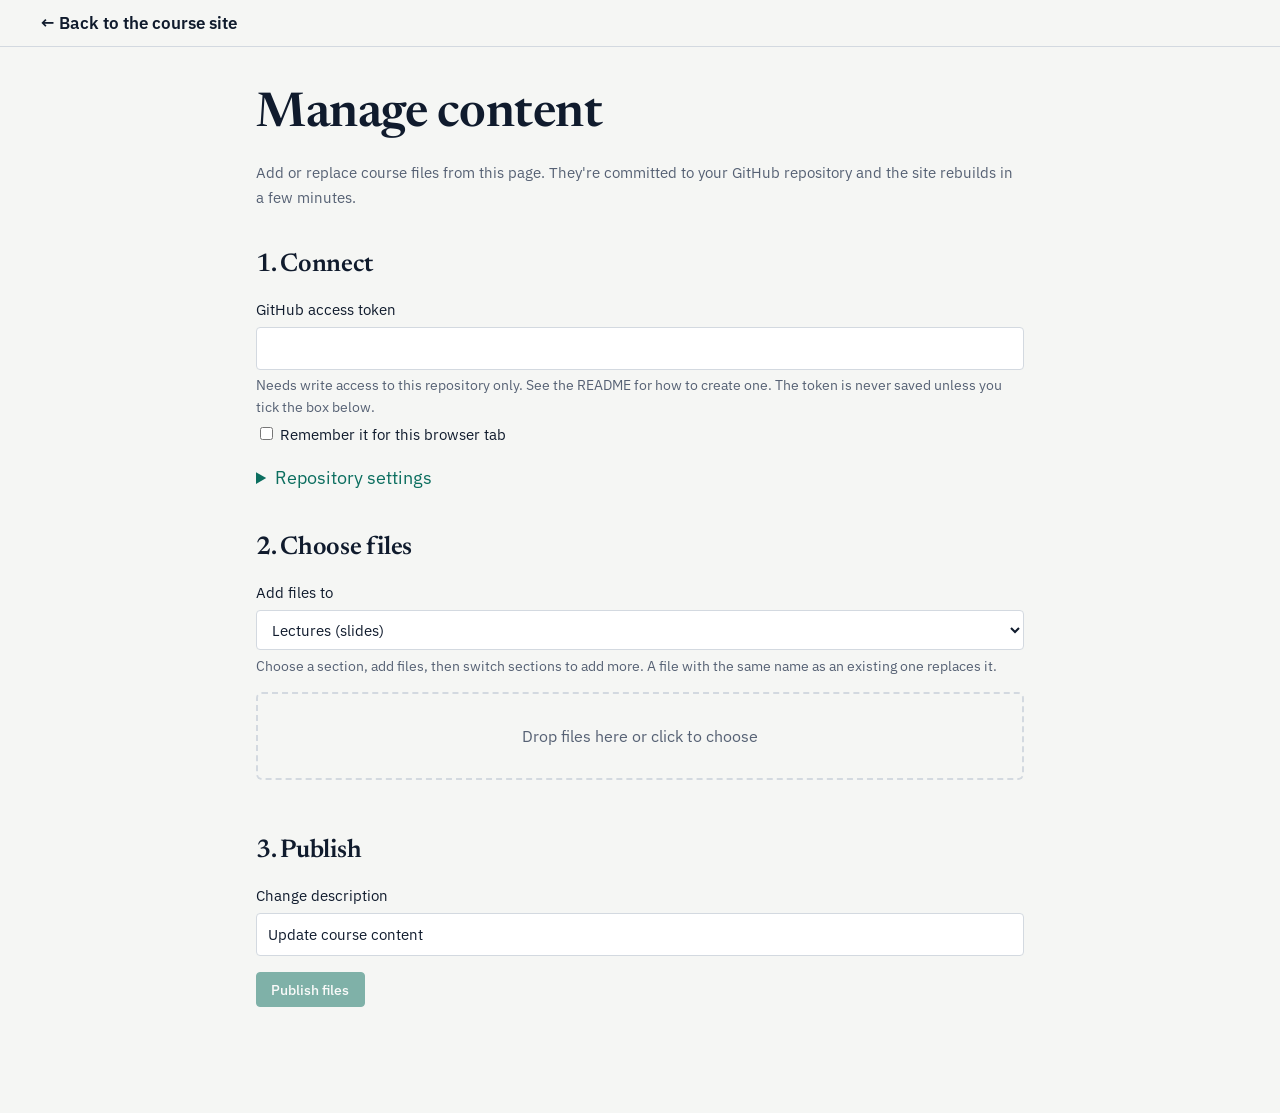
==== finance-course/site-template/admin.html @ cc1dd4a1 "manage content added" ====
<!doctype html>
<html lang="en">
<head>
<meta charset="utf-8">
<meta name="viewport" content="width=device-width, initial-scale=1">
<meta name="robots" content="noindex">
<title>Manage content</title>
<link rel="preconnect" href="https://fonts.googleapis.com">
<link rel="preconnect" href="https://fonts.gstatic.com" crossorigin>
<link href="https://fonts.googleapis.com/css2?family=IBM+Plex+Sans:wght@400;500;600&family=Newsreader:ital,opsz,wght@0,6..72,400;0,6..72,600;1,6..72,400&display=swap" rel="stylesheet">
<link rel="stylesheet" href="style.css">
<style>
  .field { display: grid; gap: .3rem; margin: 1rem 0; font-family: var(--sans); font-size: .95rem; }
  .field input[type=text], .field input[type=password], .field select { font: inherit; padding: .5rem .7rem; border: 1px solid var(--rule); border-radius: 4px; background: var(--surface); color: var(--ink); width: 100%; }
  .field small, .hint { color: var(--muted); font: .9rem/1.5 var(--sans); }
  .grid2 { display: grid; grid-template-columns: 1fr 1fr; gap: 1rem; }
  .drop { display: block; border: 2px dashed var(--rule); border-radius: 6px; padding: 2rem 1rem; text-align: center; font: 1rem var(--sans); color: var(--muted); cursor: pointer; }
  .drop.over, .drop:focus-within { border-color: var(--accent); color: var(--ink); }
  .drop input { position: absolute; opacity: 0; width: 1px; height: 1px; }
  .queue { width: 100%; border-collapse: collapse; font: .92rem var(--sans); margin: 1rem 0; }
  .queue td { padding: .5rem .5rem .5rem 0; border-bottom: 1px solid var(--rule); vertical-align: top; word-break: break-all; }
  .queue .sz { white-space: nowrap; color: var(--muted); font-variant-numeric: tabular-nums; }
  .queue button { font: inherit; border: none; background: none; color: var(--accent); text-decoration: underline; cursor: pointer; }
  #log { font: .92rem/1.6 var(--sans); min-height: 1.6rem; } #log .err { color: #b3261e; } @media (prefers-color-scheme: dark) { #log .err { color: #ff8a80; } }
  button.btn { cursor: pointer; } button.btn:disabled { opacity: .5; cursor: not-allowed; }
  details.set { margin: 1rem 0; font-family: var(--sans); } details.set summary { cursor: pointer; color: var(--accent); }
  @media (max-width: 40rem) { .grid2 { grid-template-columns: 1fr; } }
</style>
</head>
<body>
<header class="top"><a class="brand" href="./">← Back to the course site</a></header>
<main>
  <h1>Manage content</h1>
  <p class="sub">Add or replace course files from this page. They're committed to your GitHub repository and the site rebuilds in a few minutes.</p>

  <h2>1. Connect</h2>
  <div class="field">
    <label for="token">GitHub access token</label>
    <input id="token" type="password" autocomplete="off" spellcheck="false">
    <small>Needs write access to this repository only. See the README for how to create one. The token is never saved unless you tick the box below.</small>
    <label><input id="remember" type="checkbox"> Remember it for this browser tab</label>
  </div>
  <details class="set"><summary>Repository settings</summary>
    <div class="grid2">
      <div class="field"><label for="owner">Owner</label><input id="owner" type="text"></div>
      <div class="field"><label for="repo">Repository</label><input id="repo" type="text"></div>
      <div class="field"><label for="branch">Branch</label><input id="branch" type="text" value="main"></div>
      <div class="field"><label for="cpath">Content folder in the repo</label><input id="cpath" type="text" value="content"></div>
    </div>
  </details>

  <h2>2. Choose files</h2>
  <div class="field">
    <label for="section">Add files to</label>
    <select id="section">
      <option value="lectures">Lectures (slides)</option>
      <option value="practice">Practice questions</option>
      <option value="exams">Past exams and solutions</option>
      <option value="course">Syllabus and course documents</option>
      <option value="resources">Resources</option>
    </select>
    <small>Choose a section, add files, then switch sections to add more. A file with the same name as an existing one replaces it.</small>
  </div>
  <label class="drop" id="drop">Drop files here or click to choose<input id="picker" type="file" multiple></label>
  <table class="queue" id="queue" aria-label="Files to publish"></table>

  <h2>3. Publish</h2>
  <div class="field"><label for="msg">Change description</label><input id="msg" type="text" value="Update course content"></div>
  <div class="actions"><button class="btn primary" id="go" type="button" disabled>Publish files</button></div>
  <div id="log" role="status" aria-live="polite"></div>
</main>
<script src="admin.js"></script>
</body>
</html>
---- finance-course/site-template/style.css ----
:root {
  --paper: #f5f6f4; --surface: #ffffff; --ink: #101b2d; --muted: #566174;
  --rule: #d3d9e0; --accent: #0b6e5f; --accent-ink: #ffffff; --mark: #f2d36b;
  --serif: "Newsreader", Georgia, serif; --sans: "IBM Plex Sans", system-ui, sans-serif;
  color-scheme: light;
}
@media (prefers-color-scheme: dark) {
  :root:not([data-theme="light"]) {
    --paper: #0d131e; --surface: #141c2a; --ink: #e8ecf3; --muted: #9aa5b8;
    --rule: #28334a; --accent: #3cc2a8; --accent-ink: #06201b; --mark: #6b5a16; color-scheme: dark;
  }
}
:root[data-theme="dark"] {
  --paper: #0d131e; --surface: #141c2a; --ink: #e8ecf3; --muted: #9aa5b8;
  --rule: #28334a; --accent: #3cc2a8; --accent-ink: #06201b; --mark: #6b5a16; color-scheme: dark;
}
* { box-sizing: border-box; }
html { scroll-padding-top: 5rem; }
body { margin: 0; background: var(--paper); color: var(--ink); font: 1.125rem/1.65 var(--serif); }
a { color: var(--accent); text-underline-offset: 3px; }
a:hover { text-decoration-thickness: 2px; }
:focus-visible { outline: 3px solid var(--accent); outline-offset: 2px; border-radius: 2px; }
.skip { position: absolute; left: -999px; } .skip:focus { left: 1rem; top: 1rem; background: var(--surface); padding: .5rem 1rem; z-index: 10; }

.top { position: sticky; top: 0; z-index: 5; display: flex; flex-wrap: wrap; align-items: center; gap: .5rem 1.25rem;
  padding: .75rem clamp(1rem, 4vw, 2.5rem); background: var(--paper); border-bottom: 1px solid var(--rule); font: 500 .95rem var(--sans); }
.brand { font: 600 1.05rem var(--sans); color: var(--ink); text-decoration: none; }
#nav { display: flex; gap: .25rem; flex: 1 1 auto; overflow-x: auto; }
#nav a { padding: .35rem .7rem; color: var(--muted); text-decoration: none; border-radius: 4px; white-space: nowrap; }
#nav a:hover { color: var(--ink); background: var(--surface); }
#nav a[aria-current="page"] { color: var(--ink); box-shadow: inset 0 -2px var(--accent); border-radius: 0; }
#q { font: inherit; padding: .4rem .7rem; width: 13rem; max-width: 100%; border: 1px solid var(--rule); border-radius: 4px; background: var(--surface); color: var(--ink); }
#theme, .btn, .chip, .toggle { font: 500 .9rem var(--sans); cursor: pointer; }
#theme { border: 1px solid var(--rule); background: none; color: var(--muted); padding: .4rem .7rem; border-radius: 4px; }

main { max-width: 52rem; margin: 0 auto; padding: 2.5rem clamp(1rem, 4vw, 2rem) 4rem; }
h1, h2, h3 { font-family: var(--serif); line-height: 1.2; font-weight: 600; letter-spacing: -.01em; }
h1 { font-size: clamp(2rem, 5vw, 3rem); margin: 0 0 .5rem; }
h2 { font-size: 1.6rem; margin: 2.5rem 0 .75rem; } h3 { font-size: 1.25rem; margin: 1.75rem 0 .5rem; }
.sub, .meta, .loading, .empty { font-family: var(--sans); color: var(--muted); font-size: .95rem; }
.empty { padding: 1.5rem; border: 1px dashed var(--rule); border-radius: 6px; }

/* Home: the course "term sheet" is the memorable element */
.hero h1 { font-size: clamp(2.4rem, 7vw, 4.2rem); line-height: 1.05; margin-bottom: 1.25rem; }
.hero .code { font: 500 1rem var(--sans); color: var(--accent); margin: 0 0 .5rem; }
.terms { margin: 1.5rem 0 2rem; border-top: 2px solid var(--ink); font-family: var(--sans); font-size: .95rem; }
.terms div { display: grid; grid-template-columns: 9rem 1fr; gap: 1rem; padding: .6rem 0; border-bottom: 1px solid var(--rule); }
.terms dt { color: var(--muted); } .terms dd { margin: 0; font-variant-numeric: tabular-nums; }
.dates { width: 100%; border-collapse: collapse; font: .95rem var(--sans); font-variant-numeric: tabular-nums; }
.dates td { padding: .5rem 1rem .5rem 0; border-bottom: 1px solid var(--rule); } .dates td:first-child { color: var(--muted); white-space: nowrap; width: 9rem; }
.index { list-style: none; padding: 0; margin: 1rem 0 0; }
.index li { border-bottom: 1px solid var(--rule); }
.index a { display: flex; justify-content: space-between; gap: 1rem; padding: .8rem 0; text-decoration: none; color: var(--ink); font-family: var(--sans); }
.index a:hover span:first-child { color: var(--accent); text-decoration: underline; }
.index .count { color: var(--muted); font-variant-numeric: tabular-nums; }

/* Lists */
.rows { list-style: none; padding: 0; margin: 1.5rem 0; border-top: 1px solid var(--rule); }
.rows li { display: grid; grid-template-columns: 3rem 1fr auto; gap: .5rem 1rem; align-items: baseline; padding: .9rem 0; border-bottom: 1px solid var(--rule); }
.rows .n { font: 500 .95rem var(--sans); color: var(--muted); font-variant-numeric: tabular-nums; }
.rows a.t { font-size: 1.2rem; color: var(--ink); text-decoration: none; } .rows a.t:hover { color: var(--accent); text-decoration: underline; }
.actions { display: flex; flex-wrap: wrap; gap: .5rem; margin: 1rem 0; }
.btn { display: inline-block; padding: .45rem .9rem; border: 1px solid var(--accent); color: var(--accent); background: none; border-radius: 4px; text-decoration: none; }
.btn.primary { background: var(--accent); color: var(--accent-ink); }
.btn:hover { filter: brightness(1.1); text-decoration: none; }
.viewer { width: 100%; height: min(80vh, 46rem); border: 1px solid var(--rule); border-radius: 4px; background: var(--surface); margin-top: 1rem; }
.slides { columns: 2 18rem; padding-left: 1.5rem; font: .98rem/1.5 var(--sans); } .slides li { margin-bottom: .3rem; break-inside: avoid; }
.pager { display: flex; justify-content: space-between; margin-top: 2rem; font-family: var(--sans); font-size: .95rem; }
.crumb { font: .9rem var(--sans); margin-bottom: 1.5rem; }

/* Practice */
.chips { display: flex; flex-wrap: wrap; gap: .4rem; margin: 1.25rem 0; }
.chip { padding: .35rem .8rem; border: 1px solid var(--rule); border-radius: 999px; background: none; color: var(--ink); text-decoration: none; }
.chip[aria-current="true"] { background: var(--ink); color: var(--paper); border-color: var(--ink); }
.toggle { border: none; background: none; color: var(--accent); padding: 0; text-decoration: underline; }
.q { border-top: 1px solid var(--rule); padding: 1.25rem 0; }
.q .num { font: 500 .9rem var(--sans); color: var(--muted); }
.q details { margin-top: .5rem; }
.q summary { cursor: pointer; font: 500 .95rem var(--sans); color: var(--accent); }
.q .ans { border-left: 3px solid var(--accent); padding: .1rem 0 .1rem 1rem; margin-top: .75rem; background: var(--surface); }
.q p:first-child, .ans p:first-child { margin-top: 0; }
.topic-head { display: flex; justify-content: space-between; align-items: baseline; margin-top: 2.5rem; }

/* Documents & exams */
.doc { margin-bottom: 2.5rem; } .doc table { border-collapse: collapse; font: .95rem var(--sans); margin: 1rem 0; display: block; overflow-x: auto; }
.doc th, .doc td { border: 1px solid var(--rule); padding: .45rem .8rem; text-align: left; } .doc th { background: var(--surface); }
.doc code { font-size: .9em; background: var(--surface); padding: .1em .3em; border-radius: 3px; }
.exam { padding: 1.25rem 0; border-bottom: 1px solid var(--rule); }
.exam h3 { margin: 0 0 .25rem; } .exam details summary { cursor: pointer; font: .95rem var(--sans); color: var(--accent); margin-top: .5rem; }
.hit { padding: 1rem 0; border-bottom: 1px solid var(--rule); } .hit .kind { font: .85rem var(--sans); color: var(--muted); margin-right: .5rem; }
.hit p { margin: .25rem 0 0; font: .95rem/1.5 var(--sans); color: var(--muted); } mark { background: var(--mark); color: inherit; padding: 0 .1em; }
footer { max-width: 52rem; margin: 0 auto; padding: 1.5rem clamp(1rem, 4vw, 2rem) 3rem; font: .85rem var(--sans); color: var(--muted); border-top: 1px solid var(--rule); }
.katex-display { overflow-x: auto; overflow-y: hidden; }

@media (max-width: 40rem) {
  body { font-size: 1.05rem; } #q { width: 100%; } #searchform { flex: 1 1 100%; order: 3; }
  .terms div { grid-template-columns: 1fr; gap: .1rem; } .rows li { grid-template-columns: 2rem 1fr; } .rows .actions { grid-column: 2; margin: 0; }
  .viewer { height: 70vh; }
}
@media (prefers-reduced-motion: reduce) { * { scroll-behavior: auto !important; transition: none !important; } }
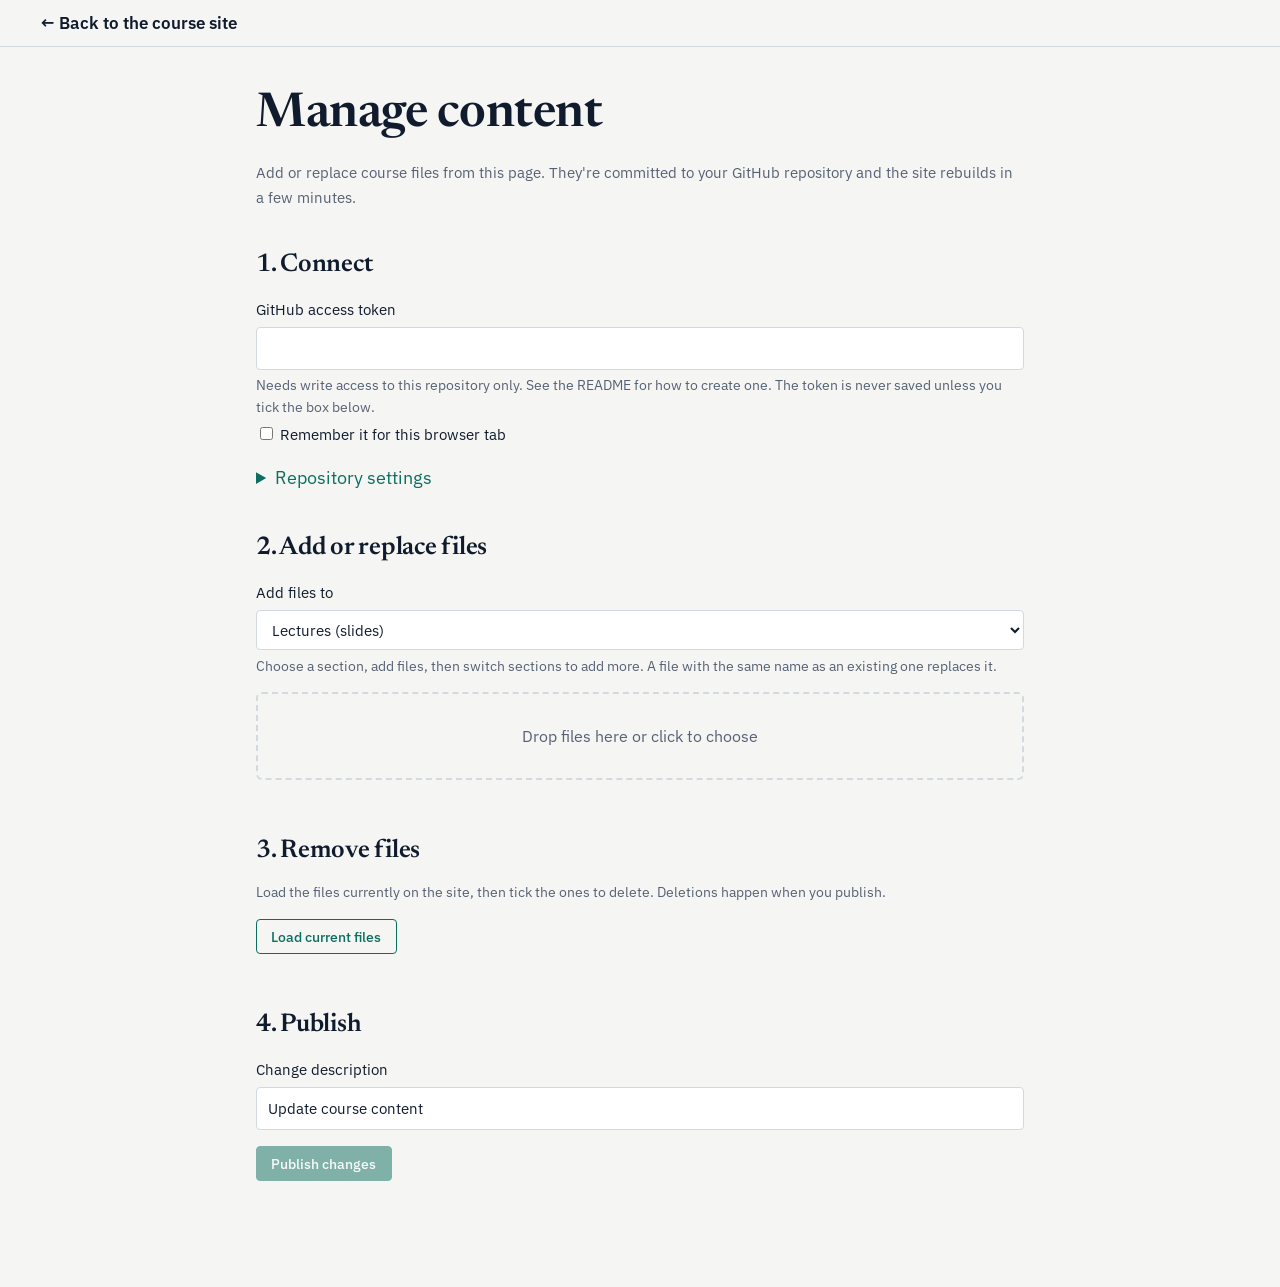
==== commit 7f9a650a: "newer structure" ====
--- a/finance-course/site-template/admin.html
+++ b/finance-course/site-template/admin.html
@@ -49,7 +49,7 @@
     </div>
   </details>
 
-  <h2>2. Choose files</h2>
+  <h2>2. Add or replace files</h2>
   <div class="field">
     <label for="section">Add files to</label>
     <select id="section">
@@ -64,9 +64,14 @@
   <label class="drop" id="drop">Drop files here or click to choose<input id="picker" type="file" multiple></label>
   <table class="queue" id="queue" aria-label="Files to publish"></table>
 
-  <h2>3. Publish</h2>
+  <h2>3. Remove files</h2>
+  <p class="hint">Load the files currently on the site, then tick the ones to delete. Deletions happen when you publish.</p>
+  <div class="actions"><button class="btn" id="load" type="button">Load current files</button></div>
+  <table class="queue" id="existing" aria-label="Files on the site"></table>
+
+  <h2>4. Publish</h2>
   <div class="field"><label for="msg">Change description</label><input id="msg" type="text" value="Update course content"></div>
-  <div class="actions"><button class="btn primary" id="go" type="button" disabled>Publish files</button></div>
+  <div class="actions"><button class="btn primary" id="go" type="button" disabled>Publish changes</button></div>
   <div id="log" role="status" aria-live="polite"></div>
 </main>
 <script src="admin.js"></script>
